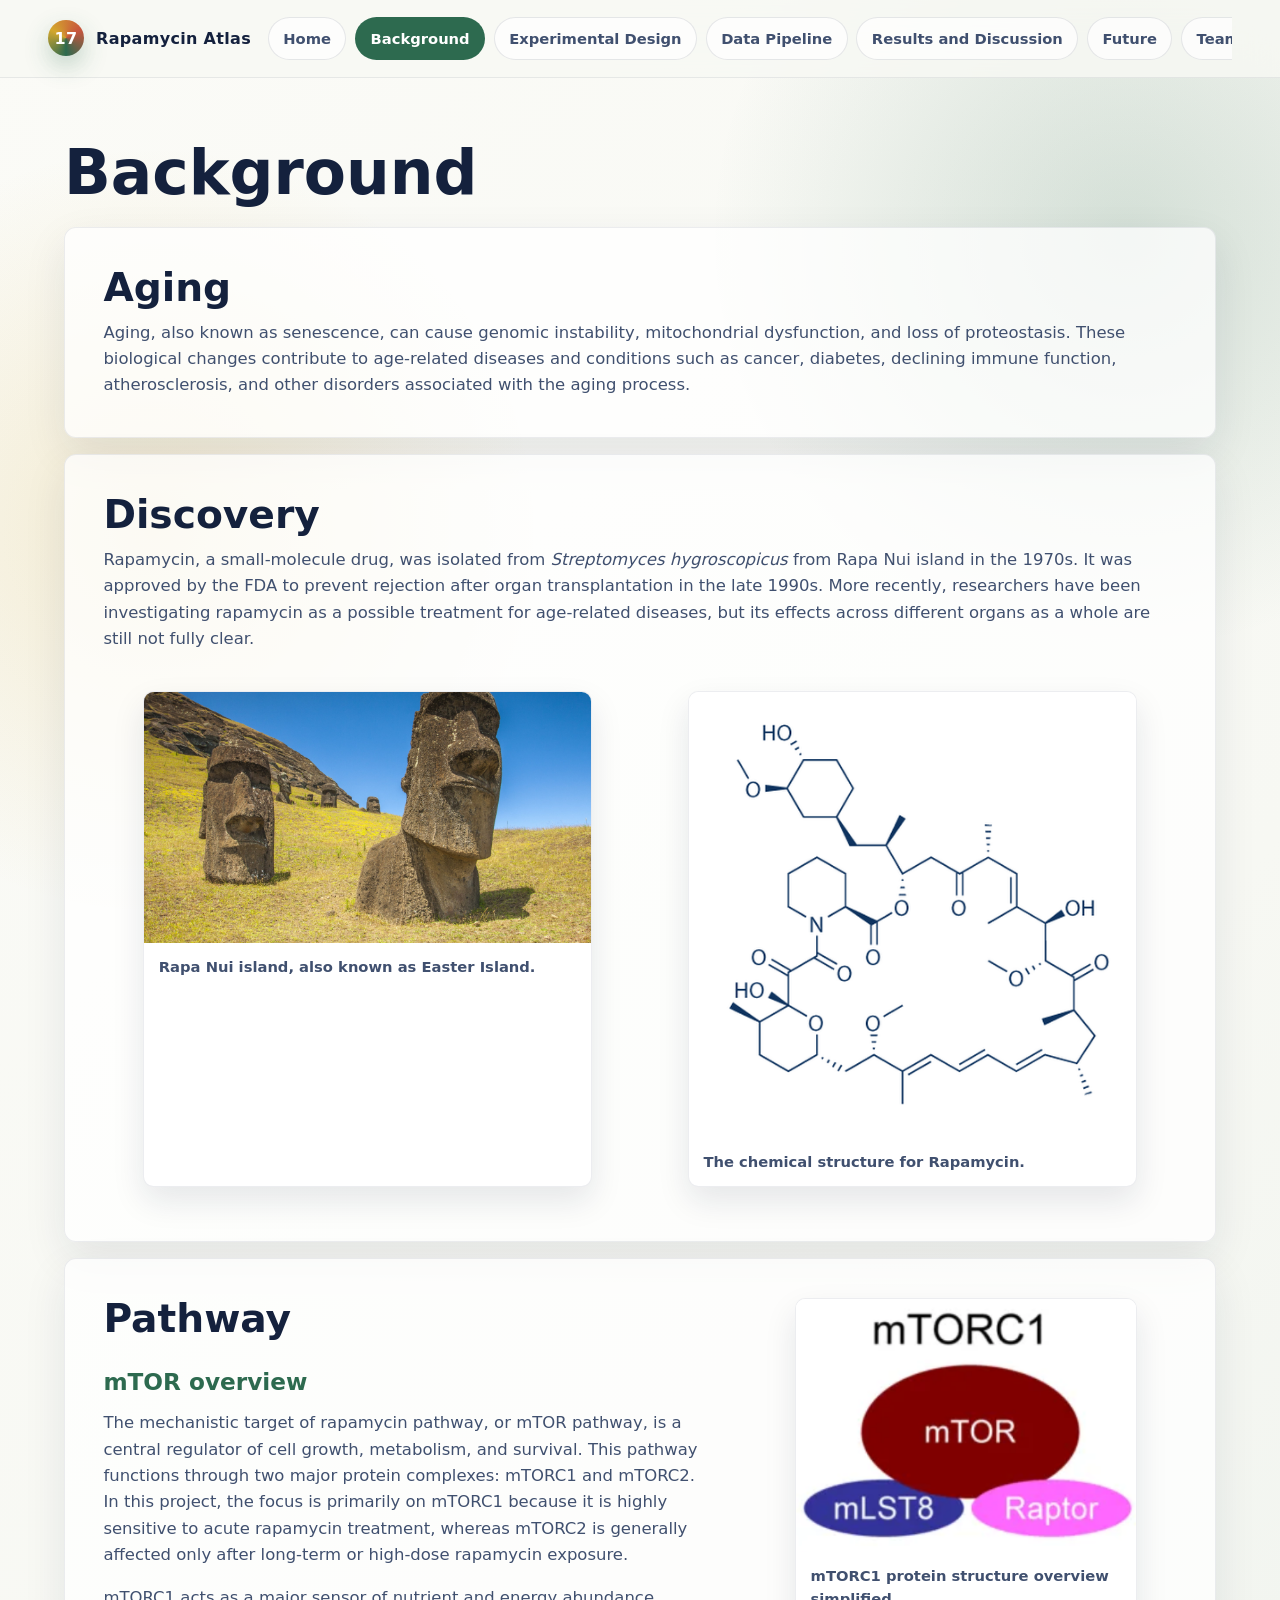
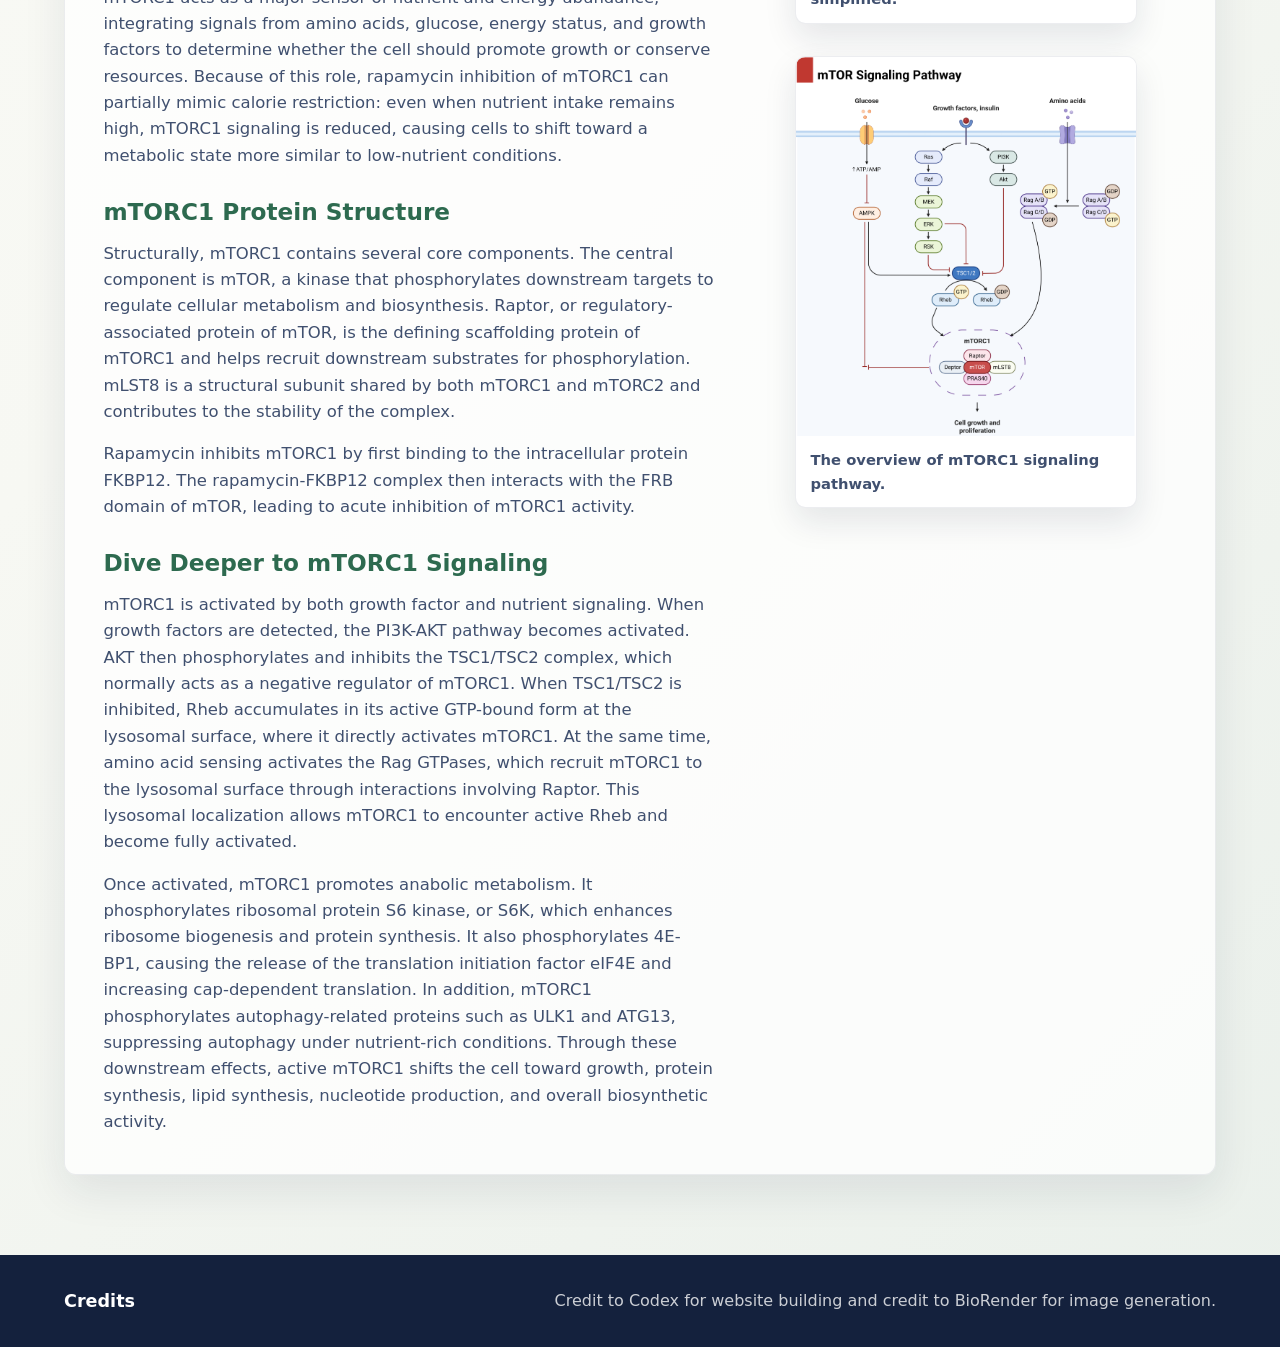
==== background.html @ 321de704 "split completed" ====
﻿<!DOCTYPE html>
<html lang="en">
<head>
    <meta charset="UTF-8">
    <meta name="viewport" content="width=device-width, initial-scale=1.0">
    <title>Background | Group 17 Rapamycin Atlas</title>
    <link rel="stylesheet" href="assets/css/styles.css">
</head>
<body>
    <div class="site-shell">
        <header class="topbar" aria-label="Project navigation">
            <a class="brand" href="index.html" aria-label="Go to home page">
                <span class="brand-mark" aria-hidden="true">17</span>
                <span>Rapamycin Atlas</span>
            </a>
            <nav class="nav-scroll" aria-label="Main pages">
                <a href="index.html">Home</a>
                <a href="background.html" class="is-active" aria-current="page">Background</a>
                <a href="experimental-design.html">Experimental Design</a>
                <a href="data-pipeline.html">Data Pipeline</a>
                <a href="results-discussion.html">Results and Discussion</a>
                <a href="future.html">Future</a>
                <a href="team.html">Team</a>
                <a href="lab.html">Lab</a>
                <a href="reference.html">Reference</a>
            </nav>
        </header>
        <main class="page-main">
            <section class="background-section" id="background" aria-labelledby="background-title">
                <div class="background-inner">
                    <div class="background-header">
                        <h2 id="background-title">Background</h2>
                    </div>

                    <article class="background-topic">
                        <h3>Aging</h3>
                        <p>Aging, also known as senescence, can cause genomic instability, mitochondrial dysfunction, and loss of proteostasis. These biological changes contribute to age-related diseases and conditions such as cancer, diabetes, declining immune function, atherosclerosis, and other disorders associated with the aging process.</p>
                    </article>

                    <article class="background-topic">
                        <div class="discovery-layout">
                            <div>
                                <h3>Discovery</h3>
                                <p>Rapamycin, a small-molecule drug, was isolated from <em>Streptomyces hygroscopicus</em> from Rapa Nui island in the 1970s. It was approved by the FDA to prevent rejection after organ transplantation in the late 1990s. More recently, researchers have been investigating rapamycin as a possible treatment for age-related diseases, but its effects across different organs as a whole are still not fully clear.</p>
                            </div>
                            <div class="figure-stack discovery-figures">
                                <figure class="figure-card">
                                    <img src="assets/background/images/rapa_nui.jpg" alt="Rapa Nui island landscape">
                                    <figcaption>Rapa Nui island, also known as Easter Island.</figcaption>
                                </figure>
                                <figure class="figure-card">
                                    <img src="assets/background/images/rapamycin_structure.png" alt="Chemical structure of rapamycin">
                                    <figcaption>The chemical structure for Rapamycin.</figcaption>
                                </figure>
                            </div>
                        </div>
                    </article>

                    <article class="background-topic">
                        <div class="pathway-layout">
                            <div>
                                <h3>Pathway</h3>

                                <h4>mTOR overview</h4>
                                <p>The mechanistic target of rapamycin pathway, or mTOR pathway, is a central regulator of cell growth, metabolism, and survival. This pathway functions through two major protein complexes: mTORC1 and mTORC2. In this project, the focus is primarily on mTORC1 because it is highly sensitive to acute rapamycin treatment, whereas mTORC2 is generally affected only after long-term or high-dose rapamycin exposure.</p>
                                <p>mTORC1 acts as a major sensor of nutrient and energy abundance, integrating signals from amino acids, glucose, energy status, and growth factors to determine whether the cell should promote growth or conserve resources. Because of this role, rapamycin inhibition of mTORC1 can partially mimic calorie restriction: even when nutrient intake remains high, mTORC1 signaling is reduced, causing cells to shift toward a metabolic state more similar to low-nutrient conditions.</p>

                                <h4>mTORC1 Protein Structure</h4>
                                <p>Structurally, mTORC1 contains several core components. The central component is mTOR, a kinase that phosphorylates downstream targets to regulate cellular metabolism and biosynthesis. Raptor, or regulatory-associated protein of mTOR, is the defining scaffolding protein of mTORC1 and helps recruit downstream substrates for phosphorylation. mLST8 is a structural subunit shared by both mTORC1 and mTORC2 and contributes to the stability of the complex.</p>
                                <p>Rapamycin inhibits mTORC1 by first binding to the intracellular protein FKBP12. The rapamycin-FKBP12 complex then interacts with the FRB domain of mTOR, leading to acute inhibition of mTORC1 activity.</p>

                                <h4>Dive Deeper to mTORC1 Signaling</h4>
                                <p>mTORC1 is activated by both growth factor and nutrient signaling. When growth factors are detected, the PI3K-AKT pathway becomes activated. AKT then phosphorylates and inhibits the TSC1/TSC2 complex, which normally acts as a negative regulator of mTORC1. When TSC1/TSC2 is inhibited, Rheb accumulates in its active GTP-bound form at the lysosomal surface, where it directly activates mTORC1. At the same time, amino acid sensing activates the Rag GTPases, which recruit mTORC1 to the lysosomal surface through interactions involving Raptor. This lysosomal localization allows mTORC1 to encounter active Rheb and become fully activated.</p>
                                <p>Once activated, mTORC1 promotes anabolic metabolism. It phosphorylates ribosomal protein S6 kinase, or S6K, which enhances ribosome biogenesis and protein synthesis. It also phosphorylates 4E-BP1, causing the release of the translation initiation factor eIF4E and increasing cap-dependent translation. In addition, mTORC1 phosphorylates autophagy-related proteins such as ULK1 and ATG13, suppressing autophagy under nutrient-rich conditions. Through these downstream effects, active mTORC1 shifts the cell toward growth, protein synthesis, lipid synthesis, nucleotide production, and overall biosynthetic activity.</p>
                            </div>
                            <div class="figure-stack">
                                <figure class="figure-card pathway-image">
                                    <img src="assets/background/images/mTORC1_structure.png" alt="Simplified mTORC1 protein structure overview">
                                    <figcaption>mTORC1 protein structure overview simplified.</figcaption>
                                </figure>
                                <figure class="figure-card pathway-image">
                                    <img src="assets/background/images/mTORC1.png" alt="Overview of the mTORC1 signaling pathway">
                                    <figcaption>The overview of mTORC1 signaling pathway.</figcaption>
                                </figure>
                            </div>
                        </div>
                    </article>
                </div>
            </section>
        </main>
        <footer class="credits" aria-labelledby="credits-title">
            <div class="credits-inner">
                <h2 id="credits-title">Credits</h2>
                <p>Credit to Codex for website building and credit to BioRender for image generation.</p>
            </div>
        </footer>
    </div>
    <div class="image-lightbox" id="image-lightbox" aria-hidden="true" role="dialog" aria-label="Expanded image view">
        <div class="lightbox-content">
            <button class="lightbox-close" type="button" aria-label="Close expanded image">&times;</button>
            <img src="" alt="">
            <p></p>
        </div>
    </div>
    <script src="assets/js/main.js"></script>
</body>
</html>
---- assets/css/styles.css ----
﻿:root {
            --ink: #14213d;
            --ink-soft: #40506f;
            --paper: #f7f8f3;
            --mist: #e8efe7;
            --leaf: #2d6a4f;
            --moss: #5b8c5a;
            --gold: #d4a72c;
            --coral: #c8553d;
            --white: #ffffff;
            --shadow: 0 22px 70px rgba(20, 33, 61, 0.16);
        }

        * {
            box-sizing: border-box;
        }

        html {
            scroll-behavior: smooth;
        }

        body {
            margin: 0;
            color: var(--ink);
            font-family: Inter, ui-sans-serif, system-ui, -apple-system, BlinkMacSystemFont, "Segoe UI", sans-serif;
            line-height: 1.6;
            background:
                radial-gradient(circle at 12% 18%, rgba(212, 167, 44, 0.18), transparent 24rem),
                radial-gradient(circle at 88% 8%, rgba(45, 106, 79, 0.18), transparent 26rem),
                linear-gradient(135deg, #fbfbf7 0%, var(--paper) 50%, #eaf0eb 100%);
        }

        a {
            color: inherit;
            text-decoration: none;
        }

        .site-shell {
            min-height: 100vh;
        }

        .topbar {
            position: sticky;
            top: 0;
            z-index: 20;
            display: flex;
            align-items: center;
            justify-content: space-between;
            gap: 1rem;
            padding: 0.85rem clamp(1rem, 4vw, 3rem);
            border-bottom: 1px solid rgba(20, 33, 61, 0.08);
            background: rgba(247, 248, 243, 0.84);
            backdrop-filter: blur(18px);
        }

        .brand {
            display: flex;
            align-items: center;
            gap: 0.75rem;
            min-width: max-content;
            font-weight: 800;
            letter-spacing: 0.02em;
        }

        .brand-mark {
            display: grid;
            width: 2.25rem;
            height: 2.25rem;
            place-items: center;
            border-radius: 50%;
            color: var(--white);
            background: conic-gradient(from 180deg, var(--leaf), var(--gold), var(--coral), var(--leaf));
            box-shadow: 0 10px 24px rgba(45, 106, 79, 0.28);
        }

        .nav-scroll {
            display: flex;
            gap: 0.55rem;
            max-width: 100%;
            overflow-x: auto;
            padding: 0.2rem 0.05rem;
            scrollbar-width: thin;
        }

        .nav-scroll a {
            flex: 0 0 auto;
            padding: 0.55rem 0.9rem;
            border: 1px solid rgba(20, 33, 61, 0.1);
            border-radius: 999px;
            color: var(--ink-soft);
            font-size: 0.92rem;
            font-weight: 700;
            background: rgba(255, 255, 255, 0.64);
            transition: transform 160ms ease, color 160ms ease, background 160ms ease, border-color 160ms ease;
        }

        .nav-scroll a:hover,
        .nav-scroll a:focus-visible {
            color: var(--white);
            outline: none;
            border-color: transparent;
            background: var(--leaf);
            transform: translateY(-2px);
        }

        .hero {
            position: relative;
            min-height: calc(100vh - 4.2rem);
            display: grid;
            align-items: center;
            padding: clamp(3rem, 8vw, 6rem) clamp(1.25rem, 5vw, 5rem);
            overflow: hidden;
        }

        .hero::before {
            content: "";
            position: absolute;
            inset: clamp(1rem, 3vw, 2rem);
            pointer-events: none;
            border: 1px solid rgba(20, 33, 61, 0.08);
            border-radius: 2rem;
            background:
                linear-gradient(120deg, rgba(255, 255, 255, 0.7), rgba(255, 255, 255, 0.2)),
                repeating-linear-gradient(90deg, rgba(45, 106, 79, 0.06) 0 1px, transparent 1px 8.5rem);
            box-shadow: var(--shadow);
        }

        .hero-content {
            position: relative;
            z-index: 1;
            width: min(1180px, 100%);
            margin: 0 auto;
            display: grid;
            grid-template-columns: minmax(0, 1.12fr) minmax(18rem, 0.55fr);
            gap: clamp(2rem, 6vw, 5rem);
            align-items: center;
        }

        .kicker {
            display: inline-flex;
            align-items: center;
            gap: 0.55rem;
            width: fit-content;
            margin: 0 0 1.1rem;
            padding: 0.42rem 0.75rem;
            border: 1px solid rgba(45, 106, 79, 0.22);
            border-radius: 999px;
            color: var(--leaf);
            font-size: 0.86rem;
            font-weight: 800;
            text-transform: uppercase;
            background: rgba(255, 255, 255, 0.72);
        }

        .kicker::before {
            content: "";
            width: 0.55rem;
            height: 0.55rem;
            border-radius: 50%;
            background: var(--gold);
            box-shadow: 0 0 0 0.28rem rgba(212, 167, 44, 0.16);
        }

        h1 {
            max-width: 980px;
            margin: 0;
            font-family: Georgia, "Times New Roman", serif;
            font-size: clamp(2.55rem, 6.4vw, 6.7rem);
            line-height: 0.96;
            letter-spacing: 0;
        }

        .title-accent {
            color: var(--leaf);
        }

        .subtitle {
            max-width: 760px;
            margin: 1.3rem 0 0;
            color: var(--ink-soft);
            font-size: clamp(1.05rem, 2vw, 1.35rem);
        }

        .team-line {
            display: flex;
            flex-wrap: wrap;
            gap: 0.75rem;
            margin-top: 2rem;
        }

        .team-line span {
            display: inline-flex;
            align-items: center;
            min-height: 2.65rem;
            padding: 0.55rem 0.9rem;
            border-radius: 999px;
            font-weight: 800;
            background: var(--white);
            box-shadow: 0 12px 28px rgba(20, 33, 61, 0.1);
        }

        .hero-panel {
            padding: 1.1rem;
            border-radius: 1.4rem;
            background: rgba(255, 255, 255, 0.72);
            box-shadow: 0 18px 50px rgba(20, 33, 61, 0.13);
        }

        .atlas-card {
            min-height: 24rem;
            display: grid;
            align-content: space-between;
            padding: clamp(1.25rem, 3vw, 2rem);
            border-radius: 1rem;
            color: var(--white);
            background:
                linear-gradient(145deg, rgba(20, 33, 61, 0.1), rgba(20, 33, 61, 0.44)),
                radial-gradient(circle at 30% 24%, rgba(212, 167, 44, 0.9), transparent 9rem),
                radial-gradient(circle at 78% 28%, rgba(200, 85, 61, 0.76), transparent 8rem),
                radial-gradient(circle at 48% 78%, rgba(91, 140, 90, 0.95), transparent 12rem),
                #173b34;
            overflow: hidden;
        }

        .orbit {
            position: relative;
            height: 13rem;
        }

        .orbit span {
            position: absolute;
            display: block;
            border: 1px solid rgba(255, 255, 255, 0.42);
            border-radius: 50%;
        }

        .orbit span:nth-child(1) {
            inset: 0.8rem 1.6rem 1.3rem 0.4rem;
        }

        .orbit span:nth-child(2) {
            inset: 2.3rem 0.2rem 0.4rem 2.4rem;
            transform: rotate(-18deg);
        }

        .orbit span:nth-child(3) {
            width: 3.6rem;
            height: 3.6rem;
            top: 4.7rem;
            left: 50%;
            border: none;
            background: rgba(255, 255, 255, 0.92);
            box-shadow:
                -5.8rem -2.1rem 0 -0.9rem rgba(255, 255, 255, 0.62),
                5rem 1.8rem 0 -1rem rgba(255, 255, 255, 0.7),
                1.9rem -4.4rem 0 -1.08rem rgba(255, 255, 255, 0.62);
        }

        .atlas-card h2 {
            margin: 0;
            font-size: clamp(1.6rem, 3.2vw, 2.2rem);
            line-height: 1.05;
        }

        .atlas-card p {
            margin: 0.65rem 0 0;
            color: rgba(255, 255, 255, 0.82);
        }

        .section-wrap {
            padding: clamp(3rem, 8vw, 5rem) clamp(1.25rem, 5vw, 5rem);
        }

        .section-grid {
            width: min(1180px, 100%);
            margin: 0 auto;
            display: grid;
            grid-template-columns: repeat(4, minmax(0, 1fr));
            gap: 1rem;
        }

        .placeholder {
            min-height: 13rem;
            padding: 1.35rem;
            border: 1px solid rgba(20, 33, 61, 0.08);
            border-radius: 0.5rem;
            background: rgba(255, 255, 255, 0.7);
            box-shadow: 0 14px 38px rgba(20, 33, 61, 0.08);
        }

        .placeholder h2 {
            margin: 0 0 0.75rem;
            font-size: 1.15rem;
            line-height: 1.25;
        }

        .placeholder p {
            margin: 0;
            color: var(--ink-soft);
            font-size: 0.97rem;
        }

        .placeholder-number {
            display: inline-grid;
            width: 2rem;
            height: 2rem;
            margin-bottom: 1.2rem;
            place-items: center;
            border-radius: 50%;
            color: var(--white);
            font-weight: 900;
            background: var(--leaf);
        }

        .background-section {
            padding: 0 clamp(1.25rem, 5vw, 5rem) clamp(3rem, 8vw, 5rem);
        }

        .background-inner {
            width: min(1180px, 100%);
            margin: 0 auto;
        }

        .background-header {
            max-width: 780px;
            margin-bottom: 1.5rem;
        }

        .background-header h2 {
            margin: 0;
            font-size: clamp(2rem, 4.8vw, 4rem);
            line-height: 1;
        }

        .background-topic {
            margin-top: 1rem;
            padding: clamp(1.25rem, 4vw, 2.4rem);
            border: 1px solid rgba(20, 33, 61, 0.08);
            border-radius: 0.75rem;
            background: rgba(255, 255, 255, 0.74);
            box-shadow: 0 16px 44px rgba(20, 33, 61, 0.09);
        }

        .background-topic h3 {
            margin: 0 0 0.75rem;
            font-size: clamp(1.6rem, 3.2vw, 2.45rem);
            line-height: 1.05;
        }

        .background-topic h4 {
            margin: 1.5rem 0 0.65rem;
            color: var(--leaf);
            font-size: clamp(1.15rem, 2vw, 1.45rem);
        }

        .background-topic p {
            margin: 0;
            color: var(--ink-soft);
            font-size: 1.03rem;
        }

        .background-topic p + p {
            margin-top: 1rem;
        }

        .topic-split {
            display: grid;
            grid-template-columns: minmax(0, 0.9fr) minmax(18rem, 0.65fr);
            gap: clamp(1.25rem, 4vw, 2.5rem);
            align-items: start;
        }

        .discovery-layout {
            display: grid;
            gap: 1.4rem;
        }

        .figure-stack {
            display: grid;
            gap: 1rem;
        }

        .discovery-figures {
            grid-template-columns: repeat(2, minmax(0, 1fr));
        }

        .figure-card {
            overflow: hidden;
            border: 1px solid rgba(20, 33, 61, 0.08);
            border-radius: 0.65rem;
            background: var(--white);
            box-shadow: 0 14px 32px rgba(20, 33, 61, 0.1);
        }

        .figure-card img {
            display: block;
            width: 100%;
            height: auto;
            cursor: zoom-in;
        }

        .figure-card figcaption {
            padding: 0.75rem 0.9rem;
            color: var(--ink-soft);
            font-size: 0.92rem;
            font-weight: 700;
        }

        .pathway-image {
            margin-top: 1.2rem;
        }

        .pathway-layout {
            display: grid;
            grid-template-columns: minmax(0, 0.9fr) minmax(20rem, 0.62fr);
            gap: clamp(1.25rem, 4vw, 2.5rem);
            align-items: start;
        }

        .pathway-layout .pathway-image {
            margin-top: 0;
        }

        .pathway-image img {
            max-height: 42rem;
            object-fit: contain;
            background: var(--white);
        }

        .lab-section {
            padding: 0 clamp(1.25rem, 5vw, 5rem) clamp(3rem, 8vw, 5rem);
        }

        .lab-inner {
            width: min(1180px, 100%);
            margin: 0 auto;
        }

        .section-heading {
            display: flex;
            align-items: end;
            justify-content: space-between;
            gap: 1rem;
            margin-bottom: 1rem;
        }

        .section-heading h2 {
            margin: 0;
            font-size: clamp(1.8rem, 4vw, 3.2rem);
            line-height: 1;
        }

        .section-heading p {
            max-width: 42rem;
            margin: 0.55rem 0 0;
            color: var(--ink-soft);
        }

        .open-link {
            flex: 0 0 auto;
            padding: 0.7rem 1rem;
            border-radius: 999px;
            color: var(--white);
            font-weight: 800;
            background: var(--leaf);
            box-shadow: 0 12px 28px rgba(45, 106, 79, 0.2);
        }

        .lab-link-panel {
            display: grid;
            grid-template-columns: minmax(0, 0.86fr) minmax(18rem, 0.44fr);
            gap: clamp(1.25rem, 4vw, 3rem);
            align-items: center;
            min-height: 24rem;
            padding: clamp(1.25rem, 4vw, 3rem);
            border: 1px solid rgba(20, 33, 61, 0.1);
            border-radius: 0.65rem;
            background:
                linear-gradient(135deg, rgba(255, 255, 255, 0.86), rgba(255, 255, 255, 0.62)),
                radial-gradient(circle at 88% 18%, rgba(212, 167, 44, 0.2), transparent 18rem),
                radial-gradient(circle at 12% 82%, rgba(45, 106, 79, 0.18), transparent 18rem);
            box-shadow: var(--shadow);
        }

        .lab-link-panel h3 {
            margin: 0;
            font-size: clamp(1.8rem, 4vw, 3.5rem);
            line-height: 1;
        }

        .lab-link-panel p {
            max-width: 42rem;
            margin: 1rem 0 0;
            color: var(--ink-soft);
            font-size: 1.05rem;
        }

        .lab-actions {
            display: flex;
            flex-wrap: wrap;
            gap: 0.75rem;
            margin-top: 1.6rem;
        }

        .secondary-link {
            flex: 0 0 auto;
            padding: 0.7rem 1rem;
            border: 1px solid rgba(20, 33, 61, 0.14);
            border-radius: 999px;
            color: var(--ink);
            font-weight: 800;
            background: rgba(255, 255, 255, 0.72);
        }

        .lab-badge {
            justify-self: end;
            width: min(100%, 20rem);
            aspect-ratio: 1;
            display: grid;
            place-items: center;
            border-radius: 50%;
            color: var(--white);
            text-align: center;
            background:
                radial-gradient(circle at 34% 28%, rgba(255, 255, 255, 0.32), transparent 4rem),
                conic-gradient(from 160deg, var(--leaf), var(--gold), var(--coral), var(--leaf));
            box-shadow: 0 24px 54px rgba(20, 33, 61, 0.18);
        }

        .lab-badge span {
            display: block;
            max-width: 12rem;
            font-family: Georgia, "Times New Roman", serif;
            font-size: clamp(2rem, 4vw, 3.8rem);
            font-weight: 700;
            line-height: 0.95;
        }


        .credits {
            padding: 2rem clamp(1.25rem, 5vw, 5rem);
            color: var(--white);
            background: var(--ink);
        }

        .credits-inner {
            width: min(1180px, 100%);
            margin: 0 auto;
            display: flex;
            align-items: center;
            justify-content: space-between;
            gap: 1rem;
        }

        .credits h2 {
            margin: 0;
            font-size: 1.1rem;
        }

        .credits p {
            margin: 0;
            color: rgba(255, 255, 255, 0.78);
        }

        .image-lightbox {
            position: fixed;
            inset: 0;
            z-index: 100;
            display: none;
            align-items: center;
            justify-content: center;
            padding: clamp(1rem, 4vw, 3rem);
            background: rgba(20, 33, 61, 0.86);
        }

        .image-lightbox.is-open {
            display: flex;
        }

        .lightbox-content {
            position: relative;
            width: min(1100px, 100%);
            max-height: 92vh;
            display: grid;
            gap: 0.75rem;
        }

        .lightbox-content img {
            max-width: 100%;
            max-height: 82vh;
            justify-self: center;
            border-radius: 0.65rem;
            background: var(--white);
            box-shadow: 0 24px 70px rgba(0, 0, 0, 0.38);
        }

        .lightbox-content p {
            margin: 0;
            color: var(--white);
            font-weight: 800;
            text-align: center;
        }

        .lightbox-close {
            position: absolute;
            top: -0.85rem;
            right: -0.85rem;
            width: 2.6rem;
            height: 2.6rem;
            border: 0;
            border-radius: 50%;
            color: var(--ink);
            cursor: pointer;
            font-size: 1.5rem;
            font-weight: 900;
            line-height: 1;
            background: var(--white);
            box-shadow: 0 12px 28px rgba(0, 0, 0, 0.26);
        }

        @media (max-width: 920px) {
            .topbar {
                align-items: flex-start;
                flex-direction: column;
            }

            .hero-content {
                grid-template-columns: 1fr;
            }

            .hero-panel {
                max-width: 32rem;
            }

            .section-grid {
                grid-template-columns: repeat(2, minmax(0, 1fr));
            }

            .topic-split {
                grid-template-columns: 1fr;
            }

            .pathway-layout {
                grid-template-columns: 1fr;
            }

            .section-heading,
            .credits-inner,
            .lab-link-panel {
                align-items: flex-start;
                flex-direction: column;
            }

            .lab-link-panel {
                grid-template-columns: 1fr;
            }

            .lab-badge {
                justify-self: start;
                width: min(100%, 15rem);
            }

        }

        @media (max-width: 620px) {
            .hero {
                min-height: auto;
                padding-top: 2rem;
            }

            .hero::before {
                inset: 0.65rem;
                border-radius: 1.2rem;
            }

            .brand {
                min-width: 0;
            }

            .section-grid {
                grid-template-columns: 1fr;
            }

            .discovery-figures {
                grid-template-columns: 1fr;
            }
        }
        .nav-scroll a.is-active {
            color: var(--white);
            border-color: transparent;
            background: var(--leaf);
        }

        .page-main {
            padding-top: clamp(2rem, 5vw, 4rem);
        }

        .page-section {
            padding: 0 clamp(1.25rem, 5vw, 5rem) clamp(3rem, 8vw, 5rem);
        }

        .page-inner {
            width: min(1180px, 100%);
            margin: 0 auto;
        }

        .page-header {
            max-width: 780px;
            margin-bottom: 1.5rem;
        }

        .page-header h1 {
            margin: 0;
            font-size: clamp(2.2rem, 5.2vw, 4.5rem);
        }

        .page-header p {
            margin: 0.75rem 0 0;
            color: var(--ink-soft);
            font-size: 1.08rem;
        }

        .page-card {
            padding: clamp(1.25rem, 4vw, 2.4rem);
            border: 1px solid rgba(20, 33, 61, 0.08);
            border-radius: 0.75rem;
            background: rgba(255, 255, 255, 0.74);
            box-shadow: 0 16px 44px rgba(20, 33, 61, 0.09);
        }

        .page-card h2 {
            margin: 0 0 0.75rem;
            font-size: clamp(1.5rem, 3vw, 2.35rem);
        }

        .page-card p {
            margin: 0;
            color: var(--ink-soft);
        }

        .placeholder {
            display: block;
        }
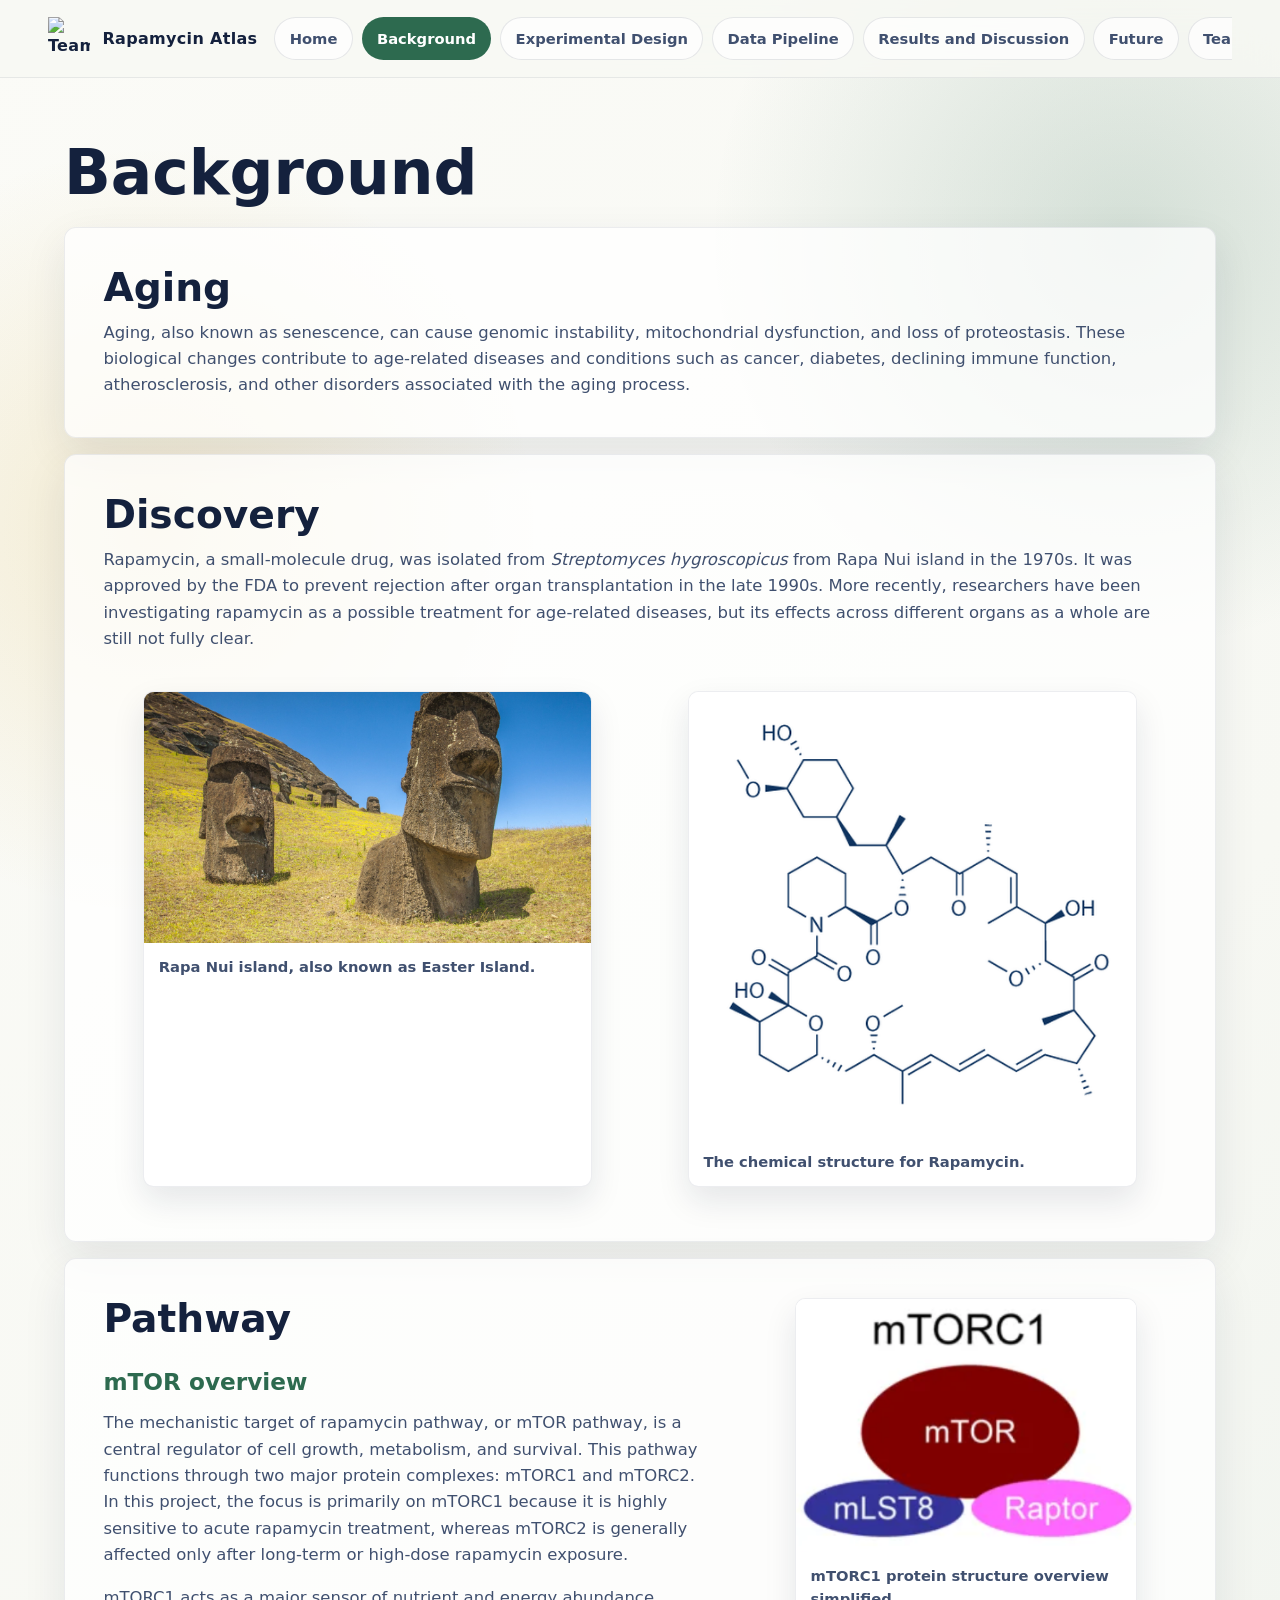
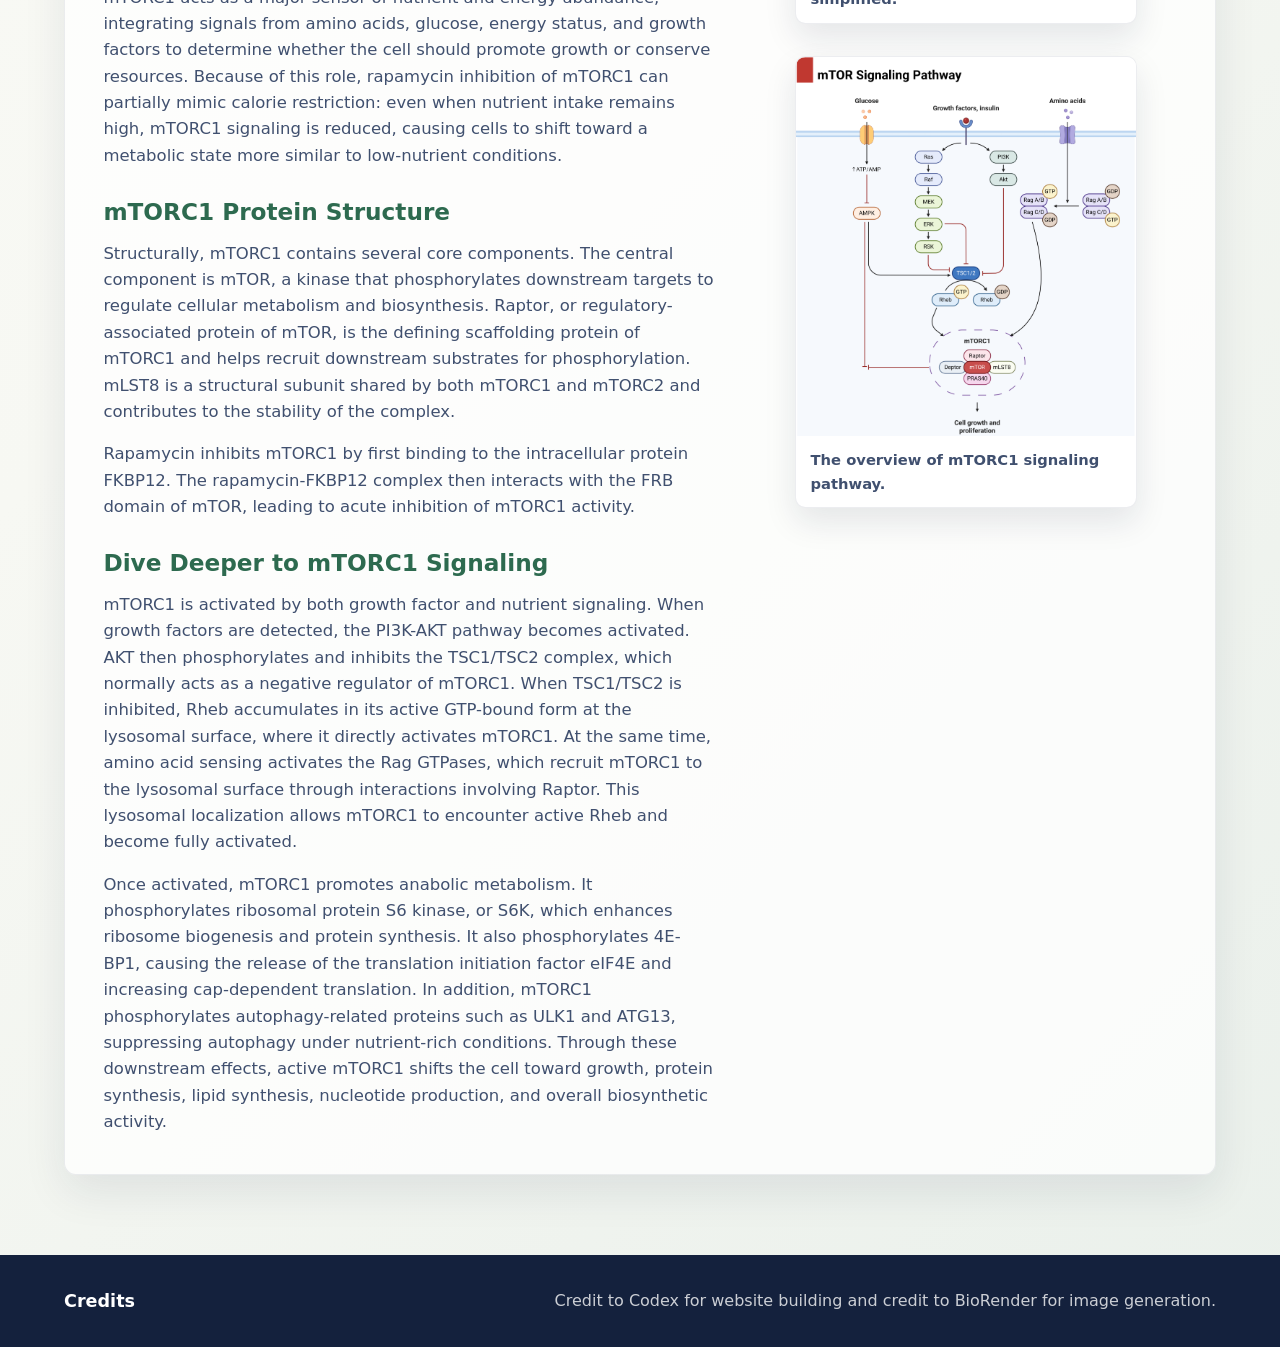
==== commit 3495bf40: "BE day folder upload" ====
--- a/background.html
+++ b/background.html
@@ -10,7 +10,7 @@
     <div class="site-shell">
         <header class="topbar" aria-label="Project navigation">
             <a class="brand" href="index.html" aria-label="Go to home page">
-                <span class="brand-mark" aria-hidden="true">17</span>
+                <img class="brand-logo" src="assets/background/images/Team 17 Logo.png" alt="Team 17 logo">
                 <span>Rapamycin Atlas</span>
             </a>
             <nav class="nav-scroll" aria-label="Main pages">
@@ -105,3 +105,4 @@
     <script src="assets/js/main.js"></script>
 </body>
 </html>
+
--- a/assets/css/styles.css
+++ b/assets/css/styles.css
@@ -62,15 +62,11 @@
             letter-spacing: 0.02em;
         }
 
-        .brand-mark {
-            display: grid;
-            width: 2.25rem;
-            height: 2.25rem;
-            place-items: center;
-            border-radius: 50%;
-            color: var(--white);
-            background: conic-gradient(from 180deg, var(--leaf), var(--gold), var(--coral), var(--leaf));
-            box-shadow: 0 10px 24px rgba(45, 106, 79, 0.28);
+        .brand-logo {
+            display: block;
+            width: 2.65rem;
+            height: 2.65rem;
+            object-fit: contain;
         }
 
         .nav-scroll {
@@ -427,6 +423,47 @@
             background: var(--white);
         }
 
+        .content-topic {
+            margin-top: 1rem;
+            padding: clamp(1.25rem, 4vw, 2.4rem);
+            border: 1px solid rgba(20, 33, 61, 0.08);
+            border-radius: 0.75rem;
+            background: rgba(255, 255, 255, 0.74);
+            box-shadow: 0 16px 44px rgba(20, 33, 61, 0.09);
+        }
+
+        .content-topic h2 {
+            margin: 0 0 0.75rem;
+            font-size: clamp(1.6rem, 3.2vw, 2.45rem);
+            line-height: 1.05;
+        }
+
+        .content-topic h3 {
+            margin: 1.5rem 0 0.65rem;
+            color: var(--leaf);
+            font-size: clamp(1.15rem, 2vw, 1.45rem);
+        }
+
+        .content-topic p {
+            margin: 0;
+            color: var(--ink-soft);
+            font-size: 1.03rem;
+        }
+
+        .organ-grid {
+            display: grid;
+            gap: 1rem;
+        }
+
+        .organ-figures {
+            grid-template-columns: repeat(2, minmax(0, 1fr));
+            margin-top: 1.2rem;
+        }
+
+        .overview-figure {
+            margin-top: 1.2rem;
+        }
+
         .lab-section {
             padding: 0 clamp(1.25rem, 5vw, 5rem) clamp(3rem, 8vw, 5rem);
         }
@@ -518,22 +555,19 @@
             aspect-ratio: 1;
             display: grid;
             place-items: center;
-            border-radius: 50%;
-            color: var(--white);
-            text-align: center;
-            background:
-                radial-gradient(circle at 34% 28%, rgba(255, 255, 255, 0.32), transparent 4rem),
-                conic-gradient(from 160deg, var(--leaf), var(--gold), var(--coral), var(--leaf));
+            overflow: hidden;
+            border: 1px solid rgba(20, 33, 61, 0.08);
+            border-radius: 0.75rem;
+            background: var(--white);
             box-shadow: 0 24px 54px rgba(20, 33, 61, 0.18);
         }
 
-        .lab-badge span {
+        .lab-badge img {
             display: block;
-            max-width: 12rem;
-            font-family: Georgia, "Times New Roman", serif;
-            font-size: clamp(2rem, 4vw, 3.8rem);
-            font-weight: 700;
-            line-height: 0.95;
+            width: 100%;
+            height: 100%;
+            object-fit: contain;
+            padding: 1rem;
         }
 
 
@@ -684,6 +718,10 @@
             .discovery-figures {
                 grid-template-columns: 1fr;
             }
+
+            .organ-figures {
+                grid-template-columns: 1fr;
+            }
         }
         .nav-scroll a.is-active {
             color: var(--white);
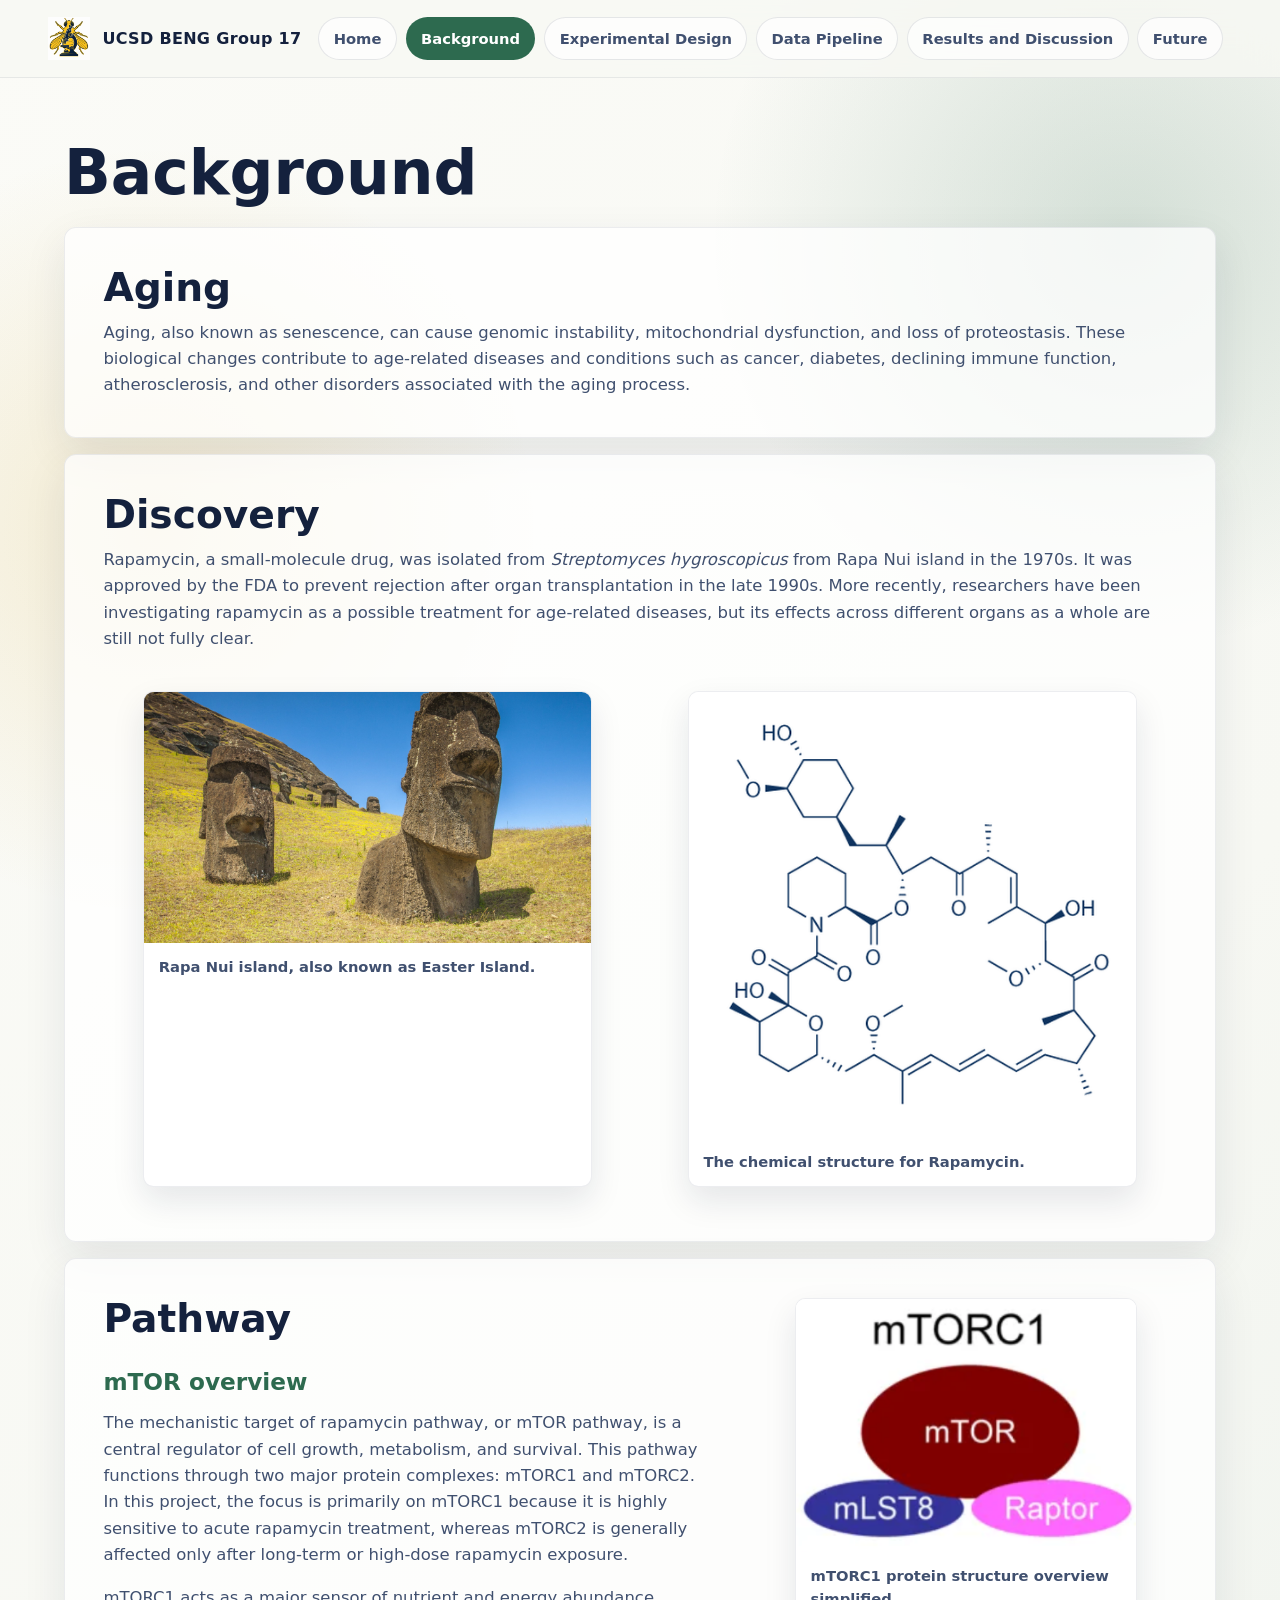
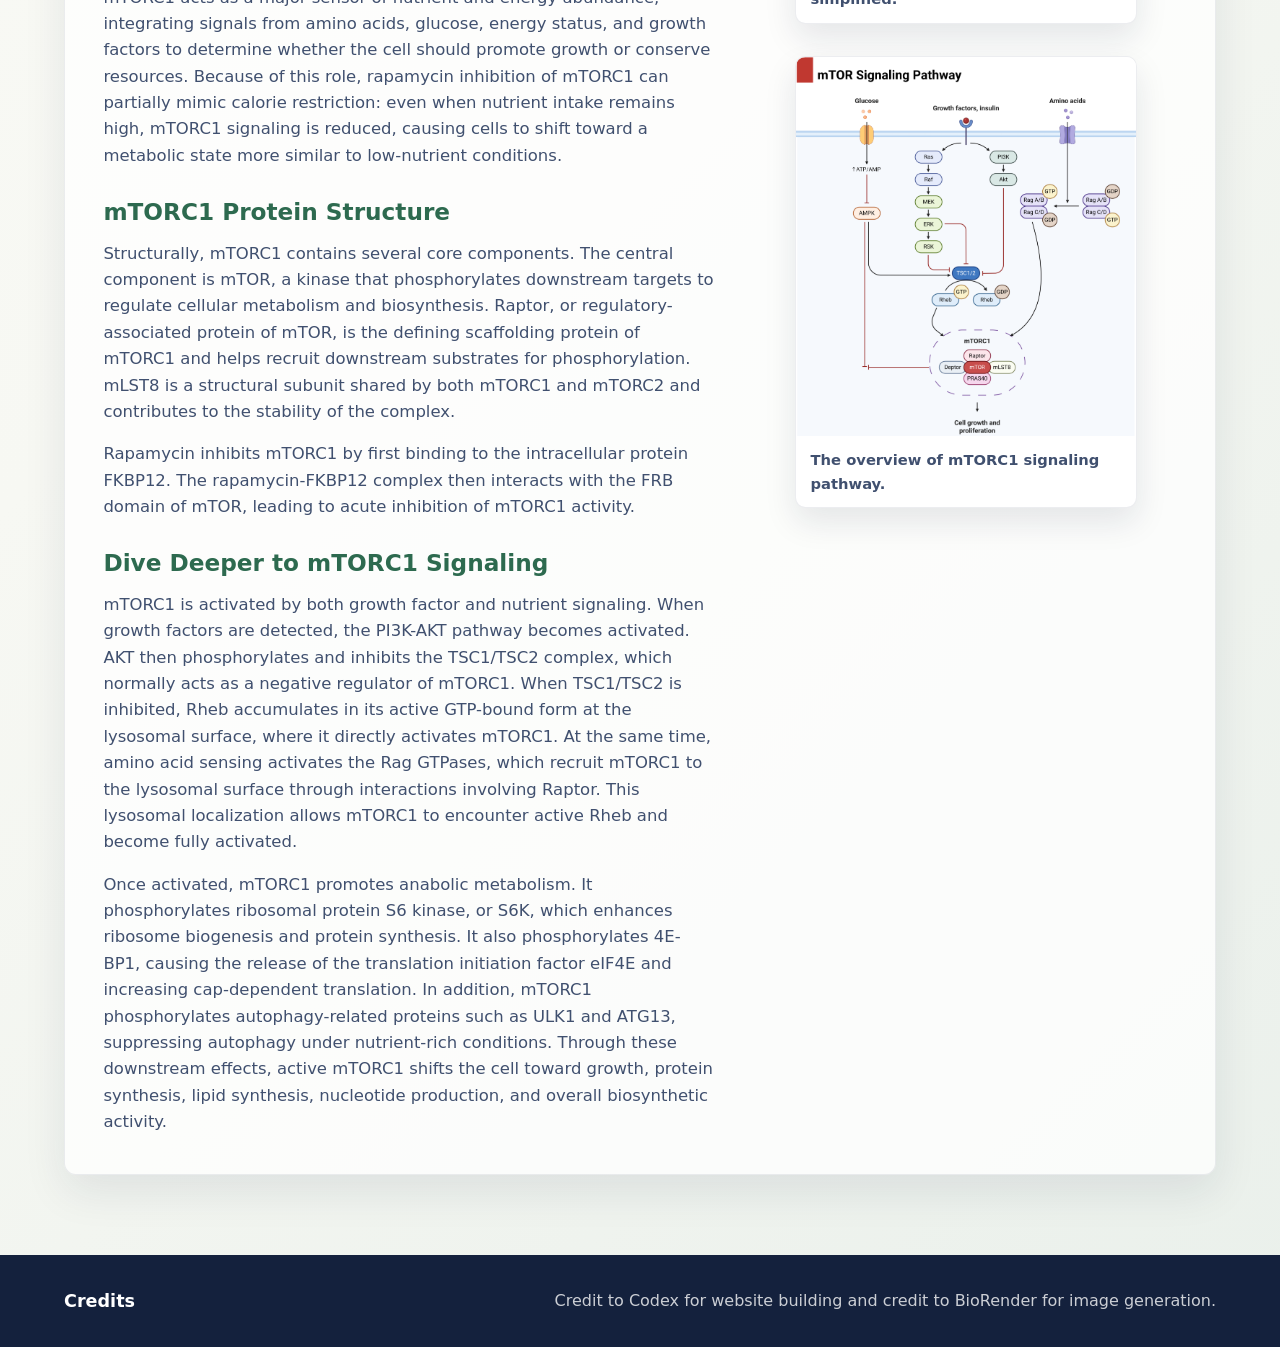
==== commit 5b1e2d60: "update: all" ====
--- a/background.html
+++ b/background.html
@@ -3,7 +3,7 @@
 <head>
     <meta charset="UTF-8">
     <meta name="viewport" content="width=device-width, initial-scale=1.0">
-    <title>Background | Group 17 Rapamycin Atlas</title>
+    <title>Background | UCSD BENG Group 17</title>
     <link rel="stylesheet" href="assets/css/styles.css">
 </head>
 <body>
@@ -11,7 +11,7 @@
         <header class="topbar" aria-label="Project navigation">
             <a class="brand" href="index.html" aria-label="Go to home page">
                 <img class="brand-logo" src="assets/background/images/Team 17 Logo.png" alt="Team 17 logo">
-                <span>Rapamycin Atlas</span>
+                <span>UCSD BENG Group 17</span>
             </a>
             <nav class="nav-scroll" aria-label="Main pages">
                 <a href="index.html">Home</a>
@@ -106,3 +106,5 @@
 </body>
 </html>
 
+
+
--- a/assets/css/styles.css
+++ b/assets/css/styles.css
@@ -161,8 +161,8 @@
             max-width: 980px;
             margin: 0;
             font-family: Georgia, "Times New Roman", serif;
-            font-size: clamp(2.55rem, 6.4vw, 6.7rem);
-            line-height: 0.96;
+            font-size: clamp(2.2rem, 4.3vw, 4.65rem);
+            line-height: 1.03;
             letter-spacing: 0;
         }
 
@@ -460,7 +460,44 @@
             margin-top: 1.2rem;
         }
 
-        .overview-figure {
+        .overview-figures {
+            grid-template-columns: repeat(2, minmax(0, 1fr));
+            margin-top: 1.2rem;
+        }
+
+        .video-callout {
+            margin-top: 1.4rem;
+            color: var(--ink);
+            font-weight: 900;
+        }
+
+        .video-embed {
+            overflow: hidden;
+            margin-top: 0.8rem;
+            border: 1px solid rgba(20, 33, 61, 0.08);
+            border-radius: 0.75rem;
+            background: var(--white);
+            box-shadow: 0 14px 32px rgba(20, 33, 61, 0.1);
+        }
+
+        .video-embed iframe {
+            display: block;
+            width: 100%;
+            aspect-ratio: 9 / 16;
+            max-height: 42rem;
+            margin: 0 auto;
+            border: 0;
+            background: #000000;
+        }
+
+        .results-grid {
+            display: grid;
+            grid-template-columns: repeat(2, minmax(0, 1fr));
+            gap: 1rem;
+            margin-top: 1.2rem;
+        }
+
+        .ratio-figure {
             margin-top: 1.2rem;
         }
 
@@ -722,6 +759,14 @@
             .organ-figures {
                 grid-template-columns: 1fr;
             }
+
+            .overview-figures {
+                grid-template-columns: 1fr;
+            }
+
+            .results-grid {
+                grid-template-columns: 1fr;
+            }
         }
         .nav-scroll a.is-active {
             color: var(--white);
@@ -779,3 +824,127 @@
         .placeholder {
             display: block;
         }
+
+        .reference-browser {
+            padding: clamp(1.25rem, 4vw, 2.4rem);
+            border: 1px solid rgba(20, 33, 61, 0.08);
+            border-radius: 0.75rem;
+            background: rgba(255, 255, 255, 0.74);
+            box-shadow: 0 16px 44px rgba(20, 33, 61, 0.09);
+        }
+
+        .reference-toolbar {
+            display: grid;
+            grid-template-columns: minmax(0, 1fr) minmax(13rem, 0.28fr);
+            gap: 0.9rem;
+            align-items: end;
+        }
+
+        .reference-toolbar label {
+            display: grid;
+            gap: 0.35rem;
+            color: var(--ink);
+            font-size: 0.86rem;
+            font-weight: 900;
+        }
+
+        .reference-toolbar input,
+        .reference-toolbar select {
+            width: 100%;
+            min-height: 2.85rem;
+            padding: 0.7rem 0.85rem;
+            border: 1px solid rgba(20, 33, 61, 0.16);
+            border-radius: 0.5rem;
+            color: var(--ink);
+            font: inherit;
+            background: var(--white);
+        }
+
+        .reference-summary {
+            display: flex;
+            align-items: center;
+            justify-content: space-between;
+            gap: 1rem;
+            margin: 1rem 0;
+            color: var(--ink-soft);
+            font-weight: 800;
+        }
+
+        .reference-summary a {
+            color: var(--leaf);
+        }
+
+        .reference-list {
+            display: grid;
+            gap: 0.9rem;
+        }
+
+        .reference-card {
+            padding: 1.1rem;
+            border: 1px solid rgba(20, 33, 61, 0.08);
+            border-radius: 0.65rem;
+            background: rgba(255, 255, 255, 0.86);
+        }
+
+        .reference-card h2 {
+            margin: 0;
+            font-size: clamp(1.05rem, 2vw, 1.35rem);
+            line-height: 1.25;
+        }
+
+        .reference-meta {
+            margin: 0.45rem 0 0;
+            color: var(--ink-soft);
+            font-weight: 750;
+        }
+
+        .reference-abstract {
+            margin: 0.75rem 0 0;
+            color: var(--ink-soft);
+        }
+
+        .reference-actions {
+            display: flex;
+            flex-wrap: wrap;
+            gap: 0.55rem;
+            margin-top: 0.9rem;
+        }
+
+        .reference-actions a,
+        .reference-type-pill {
+            display: inline-flex;
+            align-items: center;
+            min-height: 2rem;
+            padding: 0.38rem 0.7rem;
+            border-radius: 999px;
+            font-size: 0.86rem;
+            font-weight: 900;
+        }
+
+        .reference-actions a {
+            color: var(--white);
+            background: var(--leaf);
+        }
+
+        .reference-type-pill {
+            color: var(--leaf);
+            background: rgba(45, 106, 79, 0.1);
+        }
+
+        .reference-error {
+            margin: 1rem 0 0;
+            color: var(--coral);
+            font-weight: 800;
+        }
+
+        @media (max-width: 720px) {
+            .reference-toolbar,
+            .reference-summary {
+                grid-template-columns: 1fr;
+            }
+
+            .reference-summary {
+                align-items: flex-start;
+                flex-direction: column;
+            }
+        }
